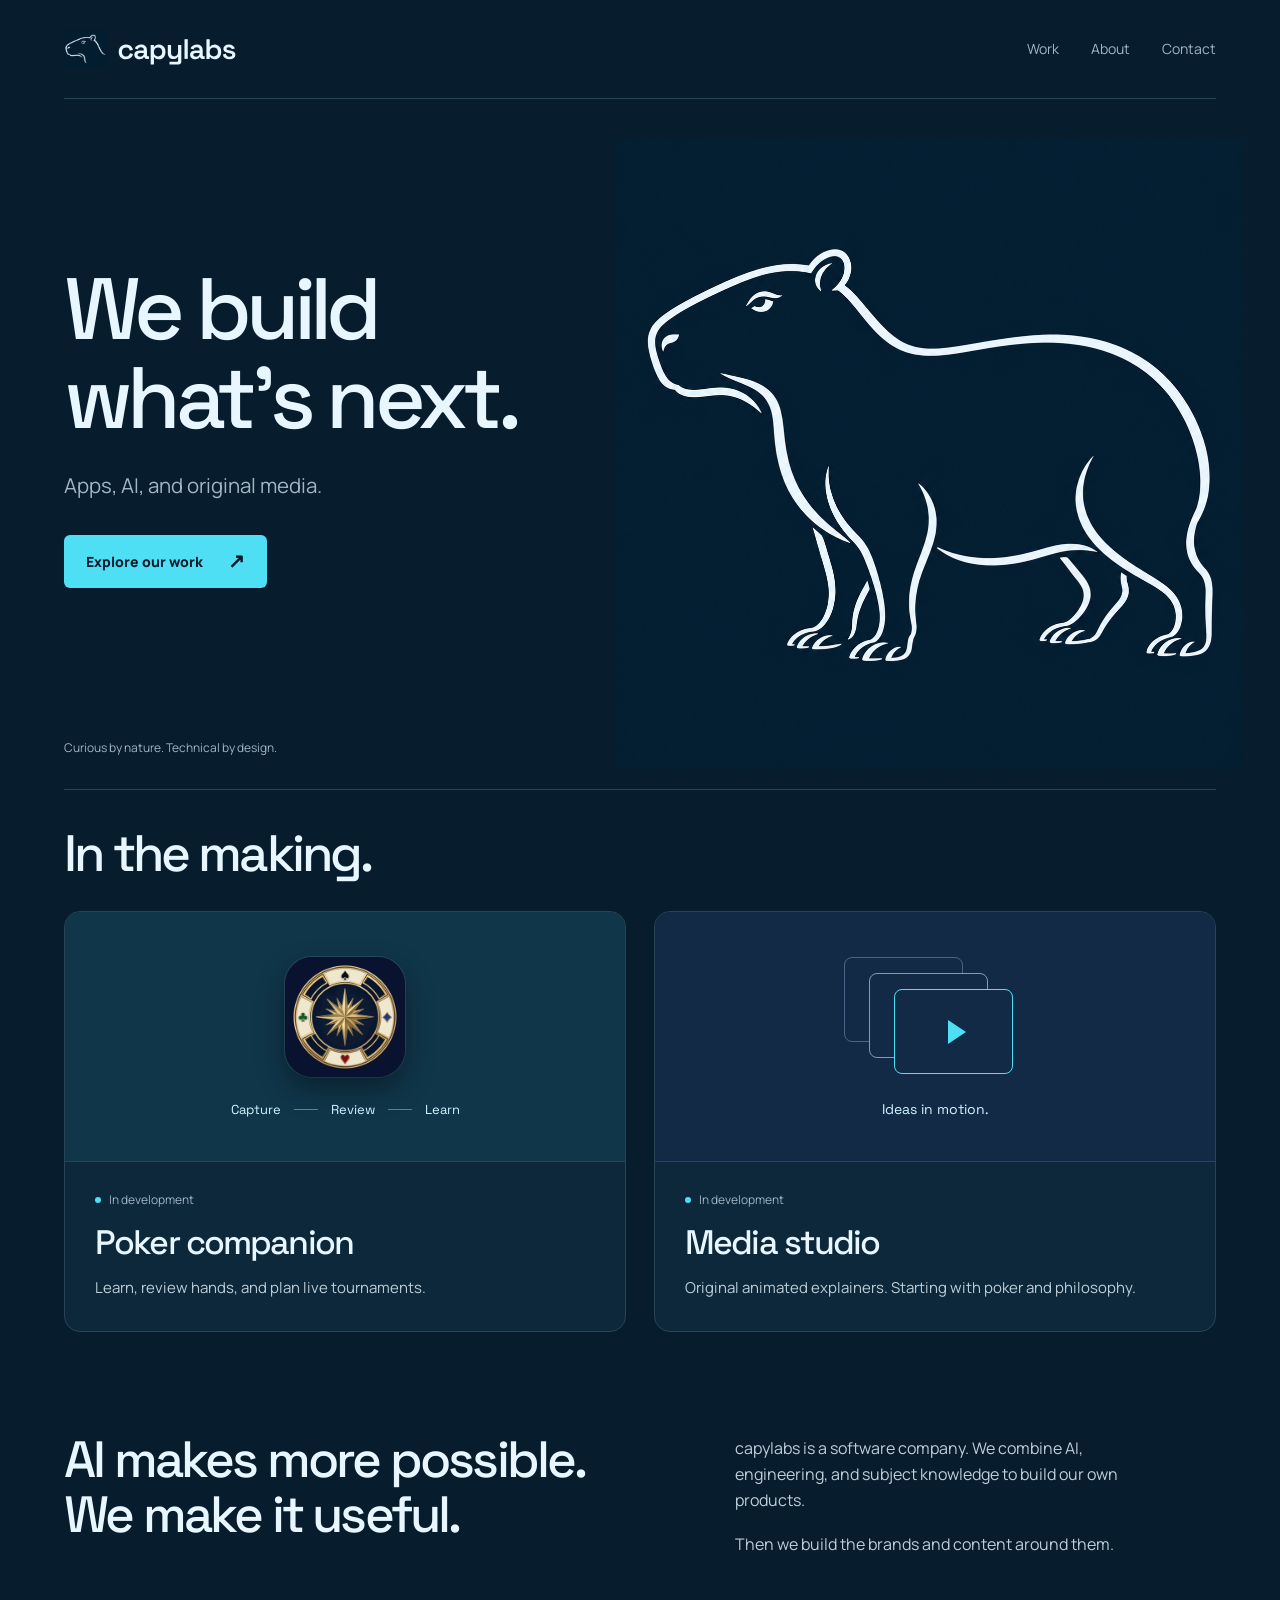
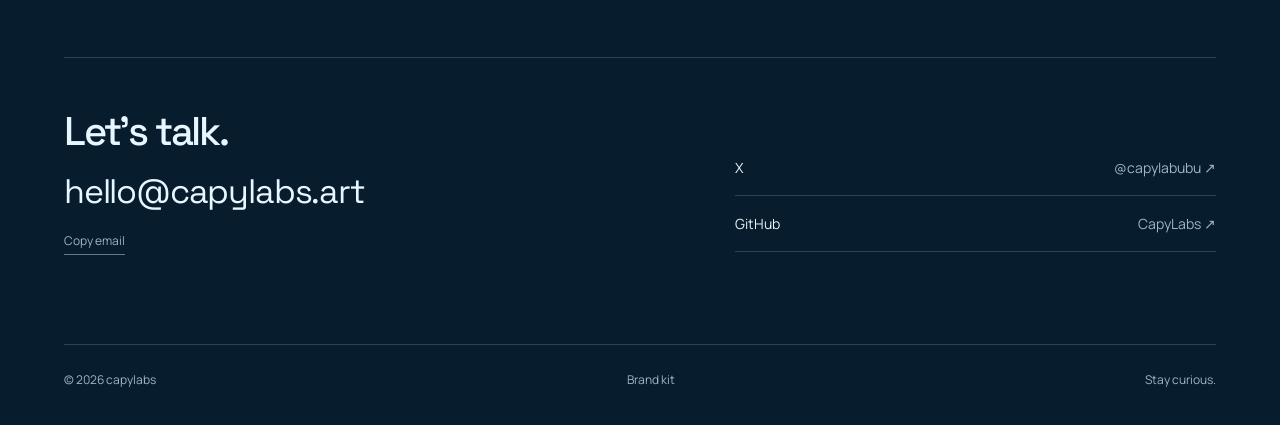
==== index.html @ e810bd67 "Publish the website from CapyLabs/brand 4b17548" ====
<!doctype html>
<html lang="en">
<head>
  <meta charset="utf-8">
  <meta name="viewport" content="width=device-width, initial-scale=1">
  <meta name="theme-color" content="#071C2C">
  <title>capylabs — Apps, AI, and original media</title>
  <meta name="description" content="capylabs builds apps, AI tools, and original media.">
  <meta property="og:type" content="website">
  <meta property="og:title" content="capylabs — We build what's next.">
  <meta property="og:description" content="Apps, AI, and original media.">
  <meta property="og:image" content="https://capylabs.art/assets/capylabs-social-card-1200x630.png">
  <meta property="og:url" content="https://capylabs.art/">
  <meta name="twitter:card" content="summary_large_image">
  <meta name="twitter:site" content="@capylabubu">
  <link rel="canonical" href="https://capylabs.art/">
  <link rel="icon" href="assets/capylabs-favicon.svg" type="image/svg+xml">
  <link rel="icon" href="assets/capylabs-favicon.png" type="image/png">
  <link rel="preload" href="assets/fonts/SpaceGrotesk.woff2" as="font" type="font/woff2" crossorigin>
  <link rel="stylesheet" href="styles.css">
  <script src="site.js" defer></script>
</head>
<body>
  <a class="skip-link" href="#main">Skip to content</a>
  <header class="site-header wrap">
    <a class="brand" href="./" aria-label="capylabs home"><img src="assets/capylabs-lockup.svg" alt="capylabs" width="383" height="92"></a>
    <nav aria-label="Main navigation"><a href="#work">Work</a><a href="#about">About</a><a href="#contact">Contact</a></nav>
  </header>
  <main id="main">
    <section class="hero wrap" aria-labelledby="hero-title">
      <div class="hero-copy"><h1 id="hero-title">We build<br>what's next.</h1><p>Apps, AI, and original media.</p><a class="button" href="#work">Explore our work <span aria-hidden="true">↗</span></a></div>
      <div class="hero-art"><img src="assets/capylabs-pure-contour.png" width="1254" height="1254" alt="A calm capybara drawn in flowing ice-white outlines on midnight navy" fetchpriority="high"></div>
      <p class="hero-foot">Curious by nature. Technical by design.</p>
    </section>

    <section class="work wrap" id="work" aria-labelledby="work-title">
      <div class="section-top"><h2 id="work-title">In the making.</h2></div>
      <div class="project-grid">
        <article class="project poker-project">
          <div class="project-graphic poker-graphic" aria-hidden="true"><img class="poker-icon" src="assets/poker-app-icon.png" alt="" width="144" height="144"><div class="workflow"><span>Capture</span><i></i><span>Review</span><i></i><span>Learn</span></div></div>
          <div class="project-copy"><p class="status"><span></span>In development</p><h3>Poker companion</h3><p>Learn, review hands, and plan live tournaments.</p></div>
        </article>
        <article class="project media-project">
          <div class="project-graphic media-graphic" aria-hidden="true"><div class="motion-frames"><span></span><span></span><span><i></i></span></div><p>Ideas in motion.</p></div>
          <div class="project-copy"><p class="status"><span></span>In development</p><h3>Media studio</h3><p>Original animated explainers. Starting with poker and philosophy.</p></div>
        </article>
      </div>
    </section>

    <section class="about wrap" id="about" aria-labelledby="about-title"><h2 id="about-title">AI makes more possible.<br>We make it useful.</h2><div><p>capylabs is a software company. We combine AI, engineering, and subject knowledge to build our own products.</p><p>Then we build the brands and content around them.</p></div></section>

    <section class="contact wrap" id="contact" aria-labelledby="contact-title"><div><h2 id="contact-title">Let's talk.</h2><a class="email" href="mailto:hello@capylabs.art">hello@capylabs.art</a><button class="copy-email" type="button" data-copy="hello@capylabs.art" data-copy-label="Email">Copy email</button><p class="copy-status" role="status" aria-live="polite"></p></div><div class="contact-links"><a href="https://x.com/capylabubu" target="_blank" rel="noopener noreferrer">X <span>@capylabubu ↗</span></a><a href="https://github.com/CapyLabs" target="_blank" rel="noopener noreferrer">GitHub <span>CapyLabs ↗</span></a></div></section>
  </main>
  <footer class="site-footer wrap"><span>© 2026 capylabs</span><a href="brand.html">Brand kit</a><span>Stay curious.</span></footer>
</body>
</html>
---- styles.css ----
@font-face{font-family:'Space Grotesk';src:url('assets/fonts/SpaceGrotesk.woff2') format('woff2');font-weight:300 700;font-display:swap}
@font-face{font-family:Manrope;src:url('assets/fonts/Manrope.woff2') format('woff2');font-weight:200 800;font-display:swap}
:root{--navy:#071c2c;--ice:#e7f6ff;--cyan:#4fdff5;--steel:#a0b5c5;--blue:#17617b;--line:#294454;--display:'Space Grotesk',Arial,sans-serif;--body:Manrope,Arial,sans-serif;--gutter:clamp(22px,5vw,80px)}
*{box-sizing:border-box}html{scroll-behavior:smooth;scroll-padding-top:30px}body{margin:0;background:var(--navy);color:var(--ice);font:16px/1.65 var(--body)}h1,h2,h3,p{margin:0}h1,h2,h3{font-family:var(--display);font-weight:500;letter-spacing:-.055em;line-height:1.08}a{color:inherit;text-underline-offset:5px}button{font:inherit;cursor:pointer}img{display:block;max-width:100%;height:auto}a,button,summary{-webkit-tap-highlight-color:transparent}a:focus-visible,button:focus-visible,summary:focus-visible{outline:3px solid var(--cyan);outline-offset:6px}button:disabled{cursor:default}.wrap{width:min(100% - var(--gutter)*2,1280px);margin-inline:auto}.skip-link{position:fixed;z-index:10;top:12px;left:12px;padding:10px 16px;color:var(--navy);background:var(--cyan);transform:translateY(-180%)}.skip-link:focus{transform:translateY(0)}
.site-header{display:flex;align-items:center;justify-content:space-between;gap:24px;padding-block:28px;border-bottom:1px solid var(--line)}.brand{display:block;flex:none}.brand img{width:175px;height:42px;object-fit:contain}.site-header nav{display:flex;gap:32px;font-size:14px}.site-header nav a{text-decoration:none;color:var(--steel)}.site-header nav a:hover{color:var(--ice)}
.hero{position:relative;display:grid;grid-template-columns:1.05fr 1fr;align-items:center;gap:0;padding-top:20px;min-height:690px}.hero-copy{position:relative;z-index:1;padding-bottom:55px}.hero h1{font-size:clamp(54px,6.8vw,100px);line-height:1.02;letter-spacing:-.065em}.hero-copy>p{font-size:clamp(17px,1.6vw,22px);color:var(--steel);margin-top:26px}.button{display:inline-flex;gap:25px;align-items:center;justify-content:space-between;padding:15px 22px;border-radius:6px;background:var(--cyan);color:var(--navy);text-decoration:none;font-size:14px;font-weight:800;border:0;transition:background 160ms,transform 160ms}.button:hover{background:#8ceafa;transform:translateY(-2px)}.button span{font-size:20px;line-height:1}.hero .button{margin-top:32px}.hero-art{width:112%;margin-left:-7%;align-self:center}.hero-art img{width:100%}.hero-foot{position:absolute;bottom:31px;left:0;font-size:12px;color:var(--steel)}
.section-top{display:flex;align-items:baseline;justify-content:space-between;gap:24px;padding:36px 0 30px;border-top:1px solid var(--line)}.section-top h2{font-size:clamp(34px,4vw,52px)}.section-top p{font-size:14px;color:var(--steel)}.project-grid{display:grid;grid-template-columns:1fr 1fr;gap:28px}.project{min-width:0;background:#0d283a;border:1px solid var(--line);border-radius:16px;overflow:hidden}.project-graphic{height:250px;display:flex;flex-direction:column;align-items:center;justify-content:center;border-bottom:1px solid var(--line)}.poker-graphic{background:#10364a}.poker-icon{width:120px;height:120px;border-radius:22.5%;margin-bottom:26px;box-shadow:0 12px 28px rgba(0,0,0,.38),0 0 0 1px rgba(210,244,255,.12)}.workflow{display:flex;align-items:center;gap:13px;font:13px/1 var(--display);color:#d2f4ff}.workflow i{height:1px;width:24px;background:#54849a}.media-graphic{background:#132a46;gap:23px}.motion-frames{position:relative;width:182px;height:122px}.motion-frames>span{position:absolute;width:119px;height:85px;left:0;top:0;border:1px solid #496484;border-radius:8px}.motion-frames>span:nth-child(2){left:25px;top:16px;background:#132a46;border-color:#7c9eb9}.motion-frames>span:nth-child(3){left:50px;top:32px;background:#132a46;border-color:var(--cyan);display:grid;place-items:center}.motion-frames i{width:0;height:0;border-top:12px solid transparent;border-bottom:12px solid transparent;border-left:18px solid var(--cyan);margin-left:6px}.media-graphic>p{font:14px/1 var(--display);color:#d2f4ff}.project-copy{padding:28px 30px 30px}.status{display:flex;align-items:center;gap:8px;color:var(--steel);font-size:12px;margin-bottom:15px}.status span{height:6px;width:6px;border-radius:50%;background:var(--cyan)}.project h3{font-size:34px;margin-bottom:14px}.project-copy>p:not(.status){font-size:15px;color:#bdced9;max-width:490px}.project details{margin-top:23px;border-top:1px solid var(--line)}summary{list-style:none;cursor:pointer;display:flex;align-items:center;justify-content:space-between;font-size:13px;padding:17px 0 4px}summary::-webkit-details-marker{display:none}summary span{font-size:20px;color:var(--cyan);line-height:1;transition:transform 160ms}details[open] summary span{transform:rotate(45deg)}.detail-content{font-size:14px;color:#bdced9;padding:0 0 6px}.detail-content ul{padding-left:19px;line-height:1.9}
.about{display:grid;grid-template-columns:1.25fr 1fr;gap:70px;padding-block:100px}.about h2{font-size:clamp(34px,4vw,51px);max-width:650px}.about>div{padding-top:3px;max-width:440px;color:#bdced9}.about p+p{margin-top:17px}.contact{border-top:1px solid var(--line);padding-block:52px 62px;display:grid;grid-template-columns:1.25fr 1fr;gap:70px}.contact h2{font-size:40px;margin-bottom:15px}.email{font:clamp(23px,3vw,34px)/1.4 var(--display);letter-spacing:-.035em;text-decoration:none}.email:hover{text-decoration:underline}.copy-email{display:block;margin-top:12px;font-size:12px;border:0;border-bottom:1px solid #5f7c8e;background:transparent;color:var(--steel);padding:3px 0}.copy-status{font-size:12px;min-height:22px;color:var(--cyan);margin-top:5px}.contact-links{display:grid;align-content:center;gap:0}.contact-links a{display:flex;justify-content:space-between;gap:20px;padding:16px 0;border-bottom:1px solid var(--line);text-decoration:none;font-size:14px}.contact-links a span{color:var(--steel)}.site-footer{display:flex;align-items:center;justify-content:space-between;gap:20px;border-top:1px solid var(--line);font-size:12px;color:var(--steel);padding-block:25px 35px}.site-footer a{text-decoration:none}
/* The reusable identity, shown in real applications. */
.guide-intro{padding-block:64px 48px}.guide-intro h1{font-size:clamp(48px,7vw,82px);margin-bottom:23px}.guide-intro p{max-width:610px;color:var(--steel);font-size:18px}.guide-intro .button{margin-top:27px}.guide-jump{display:flex;flex-wrap:wrap;gap:15px 28px;margin-top:28px;font-size:13px;color:var(--steel)}.guide-section{padding-block:47px;border-top:1px solid var(--line)}.guide-heading{display:grid;grid-template-columns:.75fr 1fr;gap:40px;margin-bottom:30px}.guide-heading h2{font-size:36px}.guide-heading p{color:var(--steel);max-width:640px}.logo-grid{display:grid;grid-template-columns:1fr 1fr;gap:20px}.logo-sample{border:1px solid var(--line);border-radius:12px;padding:45px 24px;min-height:185px;display:grid;place-items:center}.logo-sample.light{background:var(--ice)}.logo-sample img{width:min(80%,330px)}.asset-links{display:flex;gap:25px;flex-wrap:wrap;margin-top:18px;font-size:13px;color:var(--steel)}.mark-rule{display:flex;align-items:center;gap:26px;margin-top:30px;padding:26px;background:#0d283a;border-radius:12px}.mark-rule img{width:70px}.mark-rule p{font-size:14px;color:var(--steel);max-width:620px}.mascot-row{display:grid;grid-template-columns:1fr 1fr;gap:60px;align-items:center}.mascot-row>img{width:100%}.mascot-row h3{font-size:38px;margin-bottom:18px}.mascot-row p{color:var(--steel);max-width:410px}.guide-list{color:var(--steel);padding-left:18px;font-size:14px;line-height:1.9}.swatches{display:grid;grid-template-columns:repeat(5,1fr);gap:14px}.swatch{border:1px solid var(--line);border-radius:9px;overflow:hidden}.color-block{height:135px}.swatch-body{padding:14px}.swatch h3{font:600 14px/1.4 var(--body);letter-spacing:0}.swatch button{font:12px/1.4 var(--body);border:0;background:none;padding:8px 0 0;color:var(--steel);text-align:left}.type-grid{display:grid;grid-template-columns:1fr 1fr;gap:45px}.type-spec{font:500 clamp(34px,4.5vw,60px)/1.12 var(--display);letter-spacing:-.055em;margin-bottom:22px}.type-spec.body-spec{font-family:var(--body);font-size:clamp(27px,3.4vw,44px);font-weight:400;line-height:1.25;letter-spacing:-.025em}.type-grid h3{font-size:20px;margin-bottom:8px}.type-grid p:not(.type-spec){font-size:14px;color:var(--steel)}.voice-grid{display:grid;grid-template-columns:1fr 1fr;gap:30px}.voice-example{padding:25px;background:#0d283a;border-radius:10px}.voice-example h3{font:600 13px/1.4 var(--body);letter-spacing:0;color:var(--steel);margin-bottom:15px}.voice-example p{font-size:22px;font-family:var(--display);line-height:1.4}.social-grid{display:grid;grid-template-columns:180px 1fr;gap:28px;align-items:center}.social-grid .avatar{width:180px}.social-grid .cover{width:100%;border:1px solid var(--line);border-radius:8px}.guide-note{font-size:13px;color:var(--steel);margin-top:20px;max-width:800px}.guide-download{display:flex;gap:30px;align-items:center;justify-content:space-between;padding-block:44px 64px}.guide-download h2{font-size:34px}.guide-download p{font-size:14px;color:var(--steel);margin-top:10px}.guide-meta{font-size:12px!important;margin-top:22px}
@media(min-width:1600px){.hero{min-height:740px}}
@media(max-width:900px){.hero{min-height:565px}.hero h1{font-size:64px}.hero-art{width:110%;margin-left:-5%}.project-copy{padding:24px 22px 24px}.project h3{font-size:29px}.project-graphic{height:215px}.about,.contact{gap:40px}.about{padding-block:78px}.swatches{grid-template-columns:repeat(3,1fr)}.guide-heading{grid-template-columns:1fr;gap:15px}.mascot-row{gap:30px}.social-grid{grid-template-columns:130px 1fr}.social-grid .avatar{width:130px}}
@media(max-width:700px){.site-header{padding-block:22px}.brand img{width:146px;height:36px}.site-header nav{gap:18px;font-size:13px}.hero{grid-template-columns:1fr;padding-top:51px;min-height:0}.hero-copy{padding:0}.hero h1{font-size:clamp(53px,10vw,72px)}.hero-copy>p{font-size:18px;margin-top:22px}.hero .button{margin-top:27px}.hero-art{width:90%;max-width:520px;justify-self:center;margin:12px 0 35px}.hero-foot{bottom:13px;font-size:11px}.section-top{padding-top:30px}.section-top p{font-size:12px}.project-grid{grid-template-columns:1fr;gap:24px}.project-graphic{height:225px}.project h3{font-size:33px}.project-copy>p:not(.status){min-height:0}.about,.contact{grid-template-columns:1fr;gap:28px}.about{padding-block:64px}.about h2{font-size:36px}.about>div{max-width:100%}.contact{padding-block:38px 44px}.contact-links{max-width:100%}.site-footer{font-size:11px;gap:14px;flex-wrap:wrap}.guide-intro{padding-top:44px}.guide-intro p{font-size:16px}.logo-grid,.type-grid,.voice-grid,.mascot-row{grid-template-columns:1fr}.logo-sample{min-height:150px}.mascot-row>img{max-width:420px;margin:auto}.mascot-row{gap:10px}.swatches{grid-template-columns:repeat(2,1fr)}.color-block{height:110px}.type-grid{gap:38px}.guide-heading h2{font-size:32px}.social-grid{grid-template-columns:1fr}.social-grid .avatar{width:128px}.guide-download{align-items:flex-start;flex-direction:column}.guide-download h2{font-size:30px}}
@media(max-width:380px){.site-header{gap:10px}.brand img{width:125px;height:31px}.site-header nav{gap:12px;font-size:12px}.hero h1{font-size:50px}.hero-copy>p{font-size:16px}.section-top{display:block}.section-top p{margin-top:10px}.about h2{font-size:32px}.email{font-size:25px}.guide-intro h1{font-size:46px}.mark-rule{align-items:flex-start;gap:18px}.mark-rule img{width:46px}.swatch-body{padding:12px}.guide-jump{gap:12px 22px}}
@media(prefers-reduced-motion:reduce){html{scroll-behavior:auto}*,*:before,*:after{transition:none!important;animation:none!important}.button:hover{transform:none}}
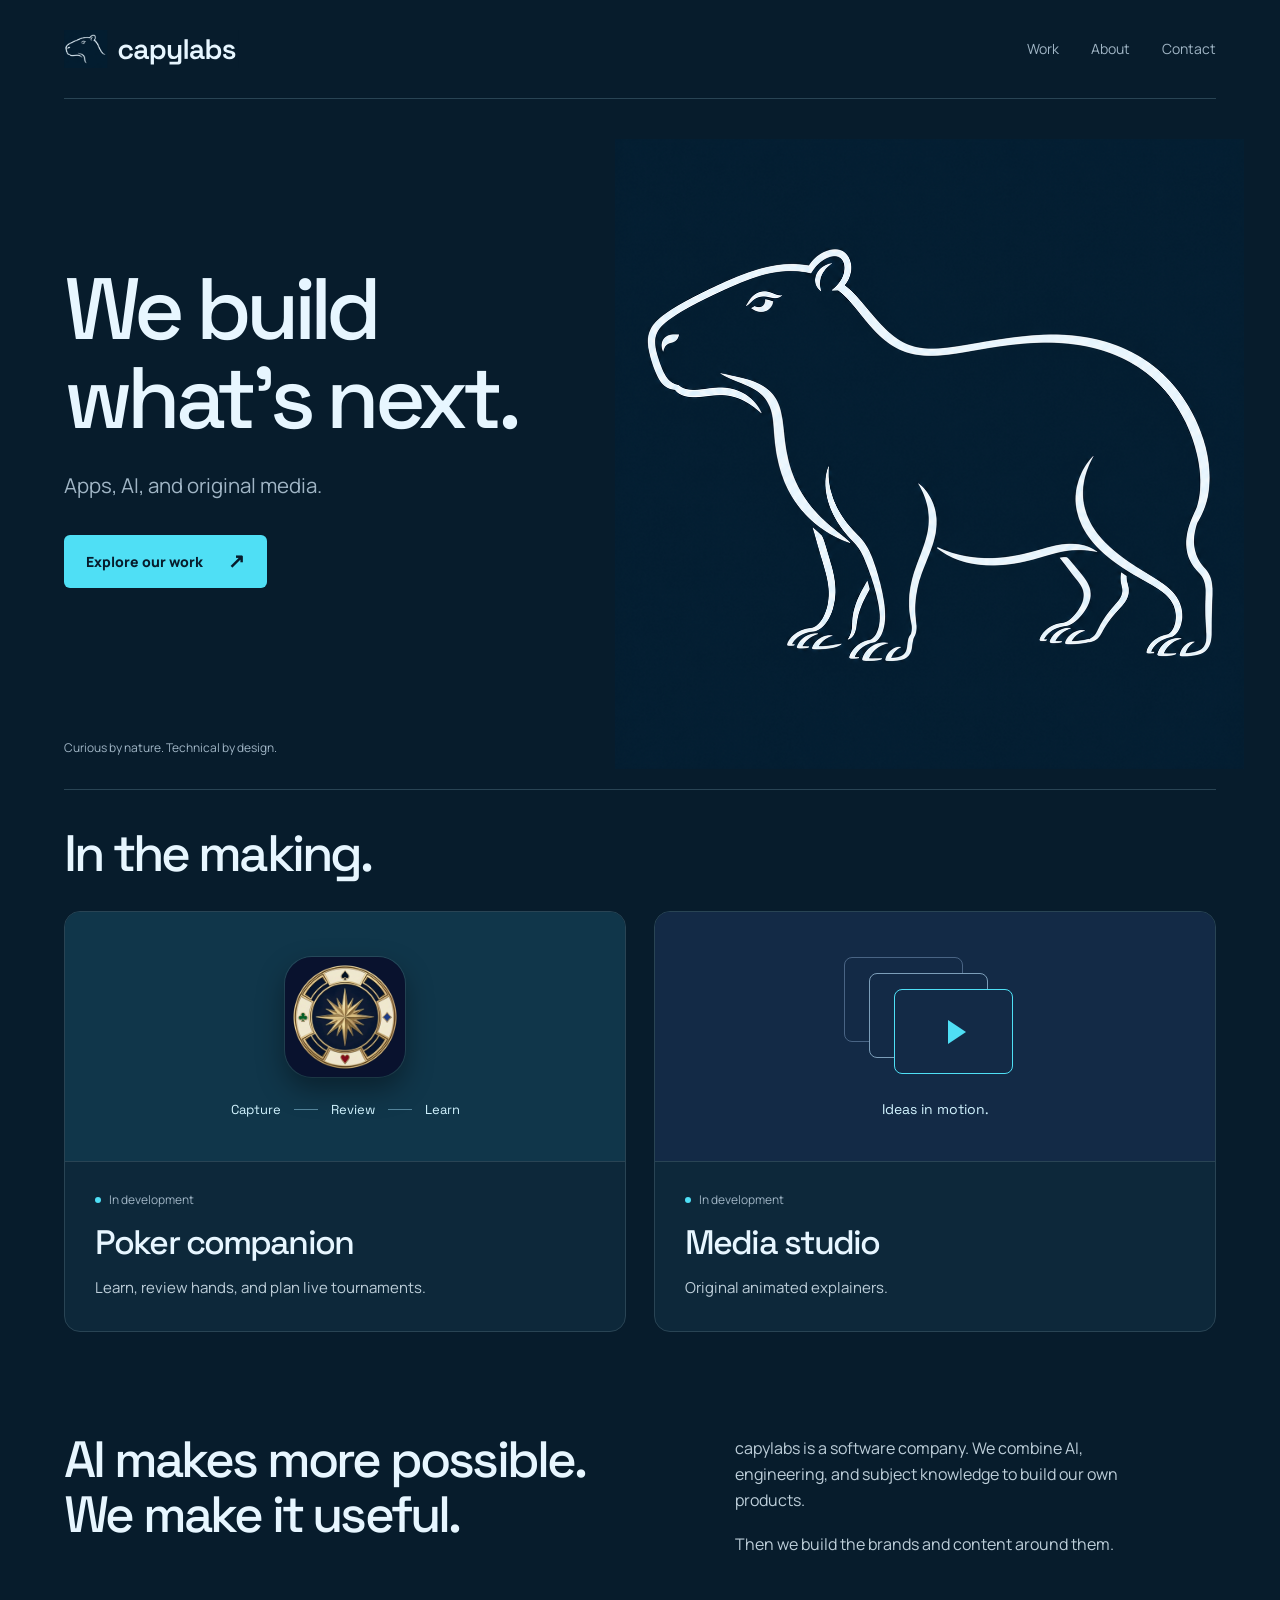
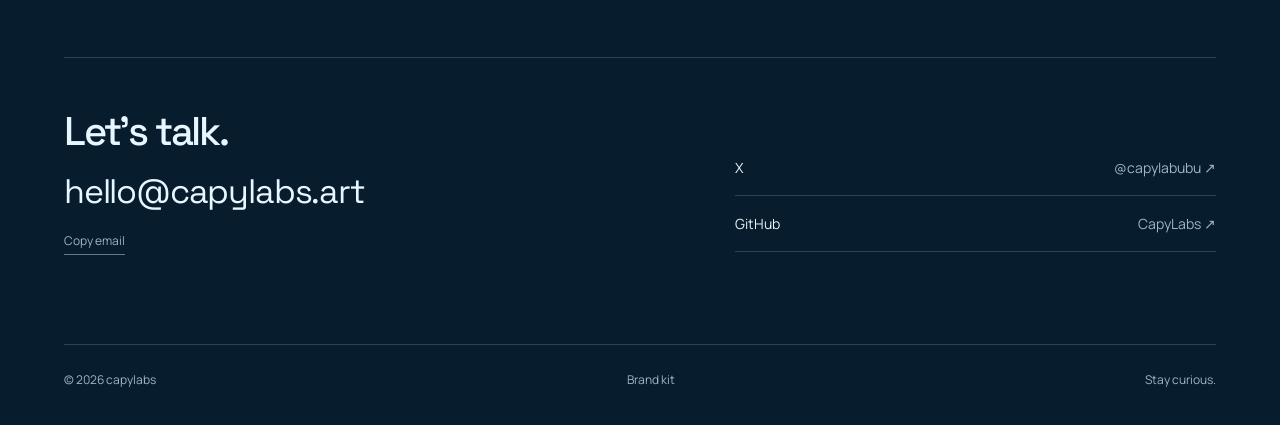
==== commit f61e225c: "Publish the website from CapyLabs/brand b902e3f" ====
--- a/index.html
+++ b/index.html
@@ -42,7 +42,7 @@
         </article>
         <article class="project media-project">
           <div class="project-graphic media-graphic" aria-hidden="true"><div class="motion-frames"><span></span><span></span><span><i></i></span></div><p>Ideas in motion.</p></div>
-          <div class="project-copy"><p class="status"><span></span>In development</p><h3>Media studio</h3><p>Original animated explainers. Starting with poker and philosophy.</p></div>
+          <div class="project-copy"><p class="status"><span></span>In development</p><h3>Media studio</h3><p>Original animated explainers.</p></div>
         </article>
       </div>
     </section>
